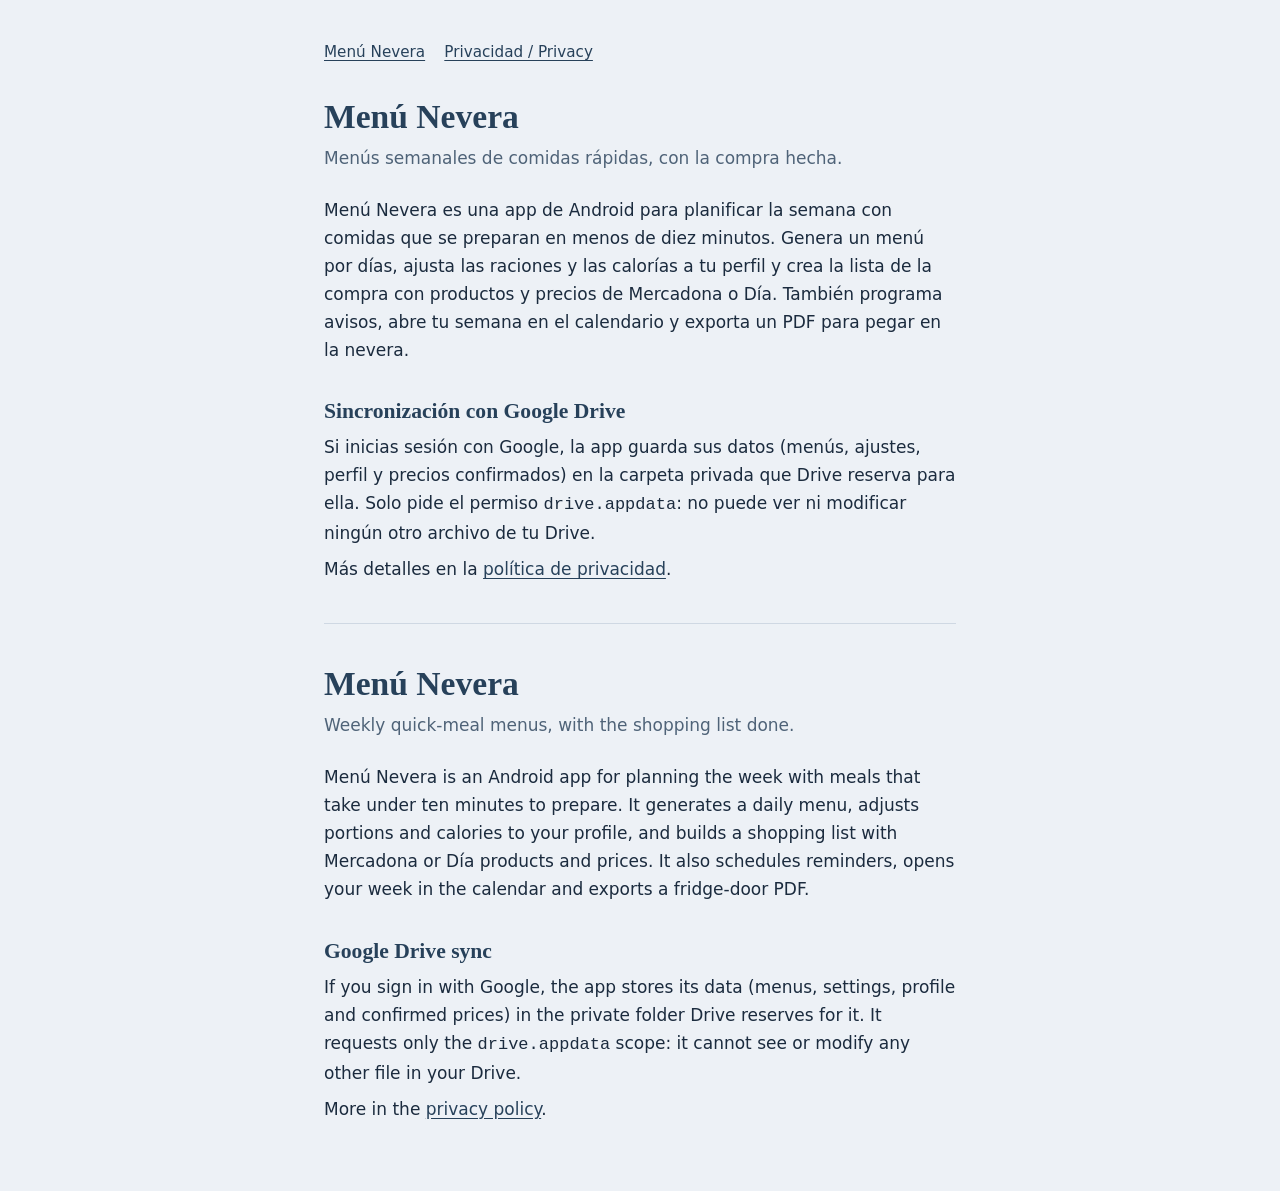
==== index.html @ ee485108 "Add files via upload" ====
<!doctype html>
<html lang="es"><head><meta charset="utf-8"><meta name="viewport" content="width=device-width,initial-scale=1">
<title>Menú Nevera</title><link rel="stylesheet" href="estilo.css"><link rel="icon" href="logo.png"></head>
<body><main>
<nav><a href="index.html">Menú Nevera</a><a href="privacidad.html">Privacidad / Privacy</a></nav>
<h1>Menú Nevera</h1>
<p class="sub">Menús semanales de comidas rápidas, con la compra hecha.</p>
<p>Menú Nevera es una app de Android para planificar la semana con comidas que se preparan en menos de diez minutos. Genera un menú por días, ajusta las raciones y las calorías a tu perfil y crea la lista de la compra con productos y precios de Mercadona o Día. También programa avisos, abre tu semana en el calendario y exporta un PDF para pegar en la nevera.</p>
<h2>Sincronización con Google Drive</h2>
<p>Si inicias sesión con Google, la app guarda sus datos (menús, ajustes, perfil y precios confirmados) en la carpeta privada que Drive reserva para ella. Solo pide el permiso <code>drive.appdata</code>: no puede ver ni modificar ningún otro archivo de tu Drive.</p>
<p>Más detalles en la <a href="privacidad.html">política de privacidad</a>.</p>
<hr>
<h1 lang="en">Menú Nevera</h1>
<p class="sub" lang="en">Weekly quick-meal menus, with the shopping list done.</p>
<p lang="en">Menú Nevera is an Android app for planning the week with meals that take under ten minutes to prepare. It generates a daily menu, adjusts portions and calories to your profile, and builds a shopping list with Mercadona or Día products and prices. It also schedules reminders, opens your week in the calendar and exports a fridge-door PDF.</p>
<h2 lang="en">Google Drive sync</h2>
<p lang="en">If you sign in with Google, the app stores its data (menus, settings, profile and confirmed prices) in the private folder Drive reserves for it. It requests only the <code>drive.appdata</code> scope: it cannot see or modify any other file in your Drive.</p>
<p lang="en">More in the <a href="privacidad.html#en">privacy policy</a>.</p>
</main></body></html>
---- estilo.css ----
:root{--fondo:#EDF1F6;--texto:#1B2B3E;--suave:#4F6378;--linea:#CFD8E3;--acento:#27415A;--nota:#D4B780;--tarjeta:#fff}
@media (prefers-color-scheme:dark){:root{--fondo:#0D1218;--texto:#E6ECF2;--suave:#9FB1C6;--linea:#26364A;--acento:#8FA9C7;--nota:#D4B780;--tarjeta:#151D27}}
*{box-sizing:border-box}
body{margin:0;background:var(--fondo);color:var(--texto);font:17px/1.65 system-ui,-apple-system,"Segoe UI",Roboto,sans-serif}
main{max-width:42rem;margin:0 auto;padding:2.5rem 1.25rem 4rem}
h1,h2{font-family:Georgia,"Times New Roman",serif;font-weight:700;line-height:1.2;color:var(--acento)}
h1{font-size:2.1rem;margin:0 0 .4rem}h2{font-size:1.35rem;margin:2.2rem 0 .5rem}
p,li{margin:.5rem 0}ul{padding-left:1.2rem}
.sub{color:var(--suave);margin:0 0 1.5rem}
.nota{border-left:4px solid var(--nota);background:var(--tarjeta);padding:.8rem 1rem;border-radius:0 8px 8px 0;margin:1.2rem 0}
hr{border:0;border-top:1px solid var(--linea);margin:2.5rem 0}
a{color:var(--acento);text-underline-offset:3px}a:focus-visible{outline:3px solid var(--nota);outline-offset:2px}
nav{display:flex;gap:1.2rem;margin:0 0 2rem;font-size:.95rem}
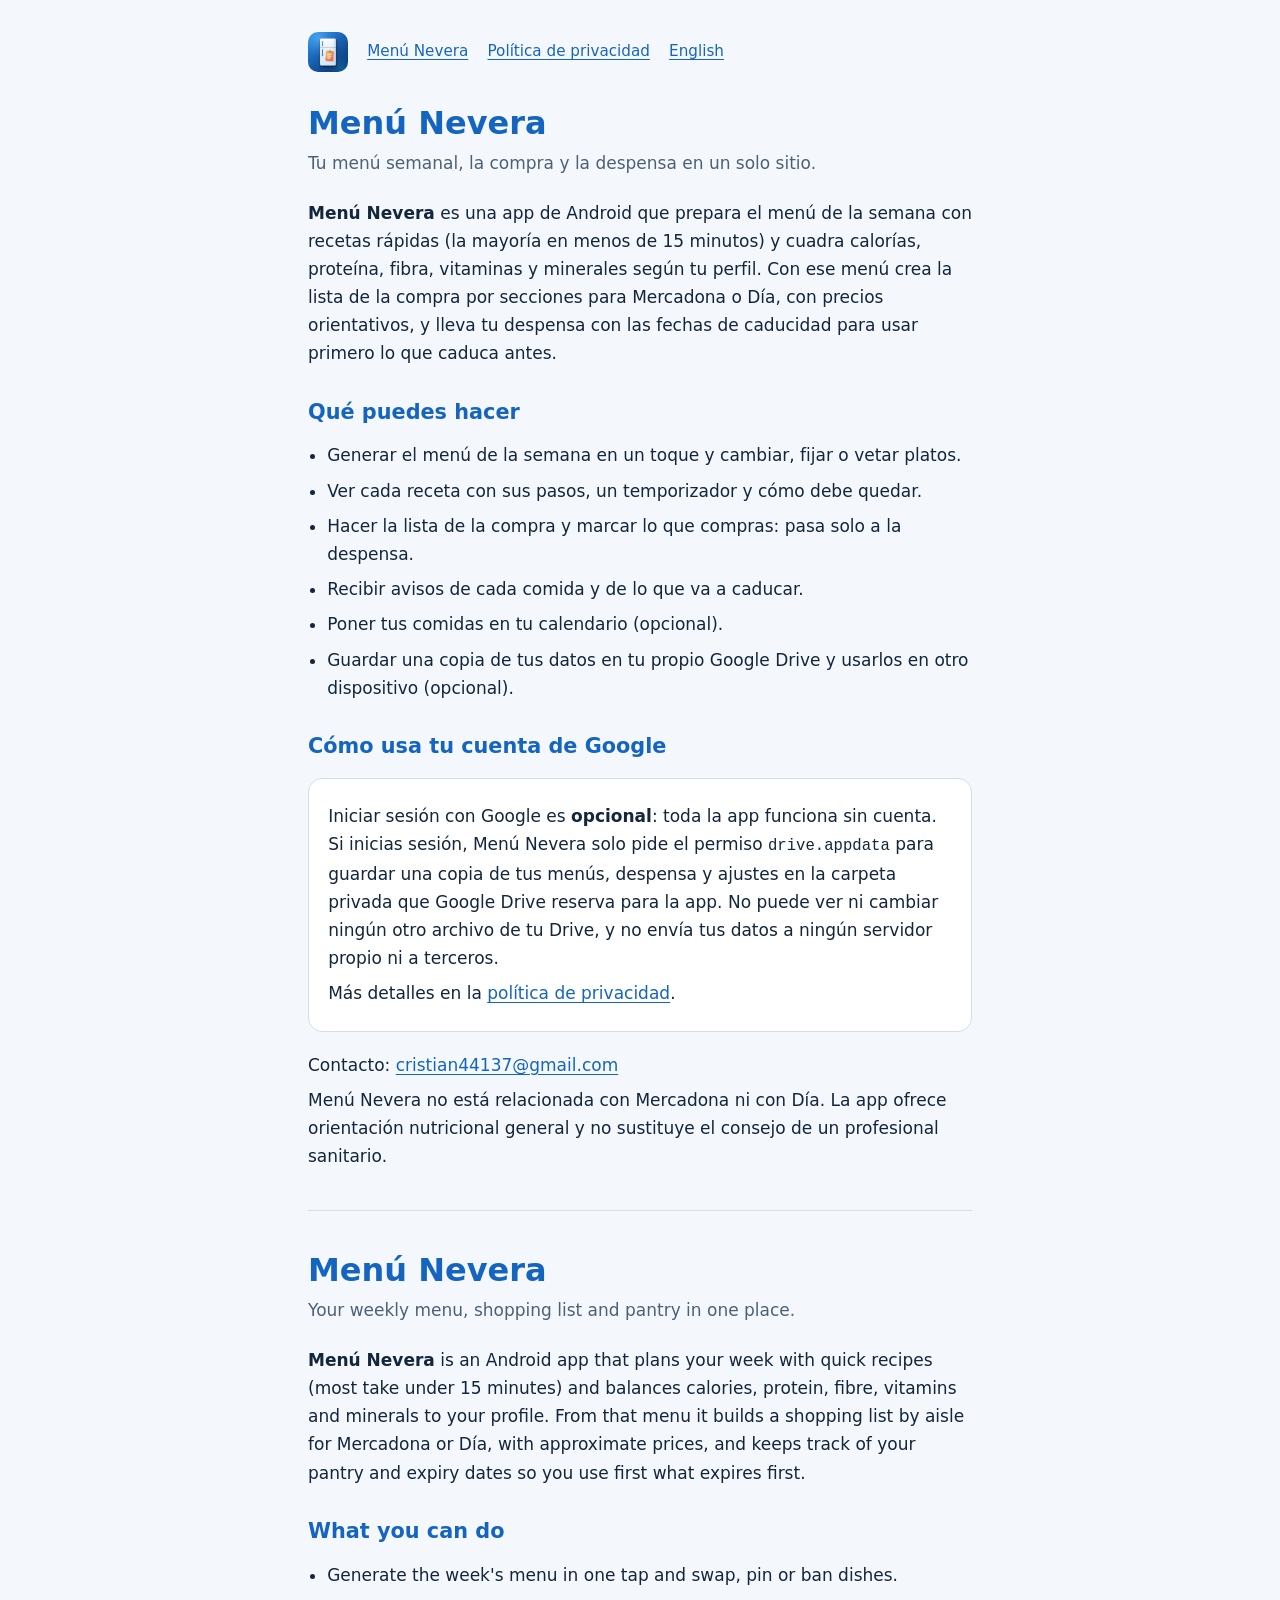
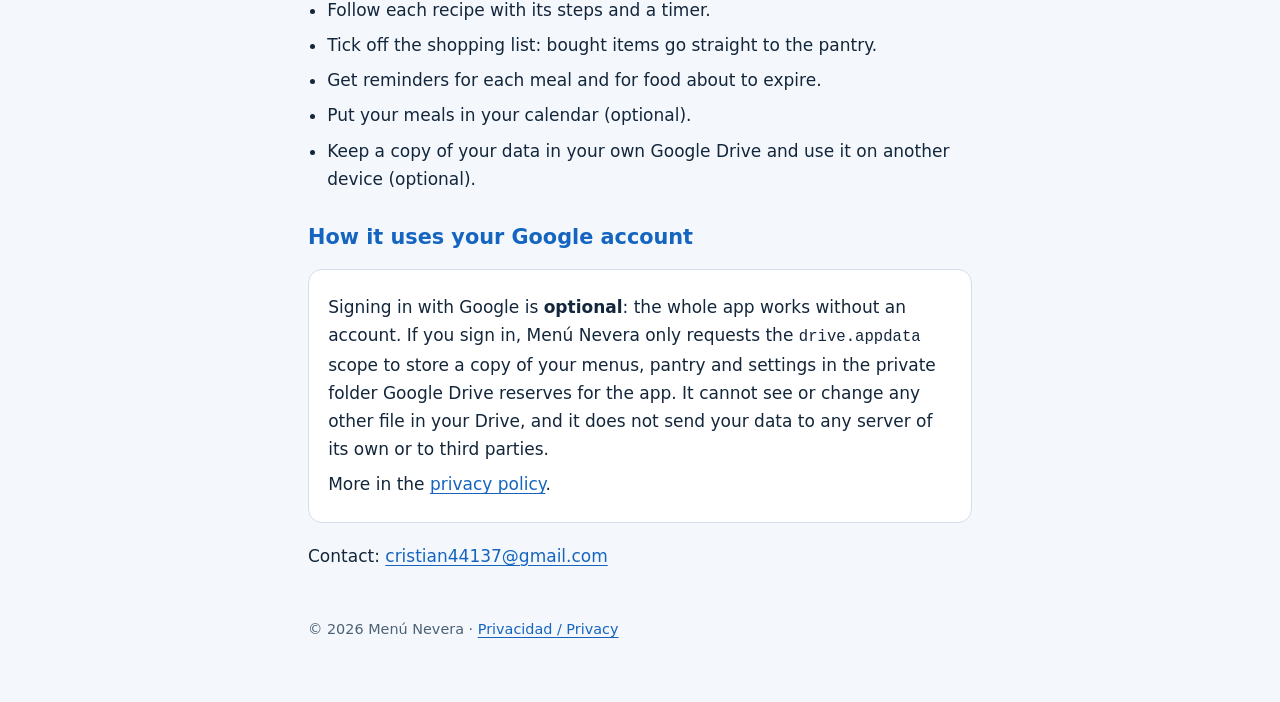
==== commit b95df259: "Add initial HTML structure for Menú Nevera landing page with bilingual content" ====
--- a/index.html
+++ b/index.html
@@ -1,19 +1,54 @@
 <!doctype html>
 <html lang="es"><head><meta charset="utf-8"><meta name="viewport" content="width=device-width,initial-scale=1">
-<title>Menú Nevera</title><link rel="stylesheet" href="estilo.css"><link rel="icon" href="logo.png"></head>
+<title>Menú Nevera</title>
+<meta name="description" content="Menú Nevera: app de Android para planificar el menú semanal, la lista de la compra y la despensa.">
+<link rel="stylesheet" href="estilo.css"><link rel="icon" href="logo.png"></head>
 <body><main>
-<nav><a href="index.html">Menú Nevera</a><a href="privacidad.html">Privacidad / Privacy</a></nav>
+<nav><img src="logo.png" alt=""><a href="index.html">Menú Nevera</a><a href="privacidad.html">Política de privacidad</a><a href="#en">English</a></nav>
+
 <h1>Menú Nevera</h1>
-<p class="sub">Menús semanales de comidas rápidas, con la compra hecha.</p>
-<p>Menú Nevera es una app de Android para planificar la semana con comidas que se preparan en menos de diez minutos. Genera un menú por días, ajusta las raciones y las calorías a tu perfil y crea la lista de la compra con productos y precios de Mercadona o Día. También programa avisos, abre tu semana en el calendario y exporta un PDF para pegar en la nevera.</p>
-<h2>Sincronización con Google Drive</h2>
-<p>Si inicias sesión con Google, la app guarda sus datos (menús, ajustes, perfil y precios confirmados) en la carpeta privada que Drive reserva para ella. Solo pide el permiso <code>drive.appdata</code>: no puede ver ni modificar ningún otro archivo de tu Drive.</p>
+<p class="sub">Tu menú semanal, la compra y la despensa en un solo sitio.</p>
+<p><strong>Menú Nevera</strong> es una app de Android que prepara el menú de la semana con recetas rápidas (la mayoría en menos de 15 minutos) y cuadra calorías, proteína, fibra, vitaminas y minerales según tu perfil. Con ese menú crea la lista de la compra por secciones para Mercadona o Día, con precios orientativos, y lleva tu despensa con las fechas de caducidad para usar primero lo que caduca antes.</p>
+
+<h2>Qué puedes hacer</h2>
+<ul>
+<li>Generar el menú de la semana en un toque y cambiar, fijar o vetar platos.</li>
+<li>Ver cada receta con sus pasos, un temporizador y cómo debe quedar.</li>
+<li>Hacer la lista de la compra y marcar lo que compras: pasa solo a la despensa.</li>
+<li>Recibir avisos de cada comida y de lo que va a caducar.</li>
+<li>Poner tus comidas en tu calendario (opcional).</li>
+<li>Guardar una copia de tus datos en tu propio Google Drive y usarlos en otro dispositivo (opcional).</li>
+</ul>
+
+<h2>Cómo usa tu cuenta de Google</h2>
+<div class="tarjeta">
+<p>Iniciar sesión con Google es <strong>opcional</strong>: toda la app funciona sin cuenta. Si inicias sesión, Menú Nevera solo pide el permiso <code>drive.appdata</code> para guardar una copia de tus menús, despensa y ajustes en la carpeta privada que Google Drive reserva para la app. No puede ver ni cambiar ningún otro archivo de tu Drive, y no envía tus datos a ningún servidor propio ni a terceros.</p>
 <p>Más detalles en la <a href="privacidad.html">política de privacidad</a>.</p>
+</div>
+
+<p>Contacto: <a href="mailto:cristian44137@gmail.com">cristian44137@gmail.com</a></p>
+<p>Menú Nevera no está relacionada con Mercadona ni con Día. La app ofrece orientación nutricional general y no sustituye el consejo de un profesional sanitario.</p>
+
 <hr>
-<h1 lang="en">Menú Nevera</h1>
-<p class="sub" lang="en">Weekly quick-meal menus, with the shopping list done.</p>
-<p lang="en">Menú Nevera is an Android app for planning the week with meals that take under ten minutes to prepare. It generates a daily menu, adjusts portions and calories to your profile, and builds a shopping list with Mercadona or Día products and prices. It also schedules reminders, opens your week in the calendar and exports a fridge-door PDF.</p>
-<h2 lang="en">Google Drive sync</h2>
-<p lang="en">If you sign in with Google, the app stores its data (menus, settings, profile and confirmed prices) in the private folder Drive reserves for it. It requests only the <code>drive.appdata</code> scope: it cannot see or modify any other file in your Drive.</p>
-<p lang="en">More in the <a href="privacidad.html#en">privacy policy</a>.</p>
+<section id="en" lang="en">
+<h1>Menú Nevera</h1>
+<p class="sub">Your weekly menu, shopping list and pantry in one place.</p>
+<p><strong>Menú Nevera</strong> is an Android app that plans your week with quick recipes (most take under 15 minutes) and balances calories, protein, fibre, vitamins and minerals to your profile. From that menu it builds a shopping list by aisle for Mercadona or Día, with approximate prices, and keeps track of your pantry and expiry dates so you use first what expires first.</p>
+<h2>What you can do</h2>
+<ul>
+<li>Generate the week's menu in one tap and swap, pin or ban dishes.</li>
+<li>Follow each recipe with its steps and a timer.</li>
+<li>Tick off the shopping list: bought items go straight to the pantry.</li>
+<li>Get reminders for each meal and for food about to expire.</li>
+<li>Put your meals in your calendar (optional).</li>
+<li>Keep a copy of your data in your own Google Drive and use it on another device (optional).</li>
+</ul>
+<h2>How it uses your Google account</h2>
+<div class="tarjeta">
+<p>Signing in with Google is <strong>optional</strong>: the whole app works without an account. If you sign in, Menú Nevera only requests the <code>drive.appdata</code> scope to store a copy of your menus, pantry and settings in the private folder Google Drive reserves for the app. It cannot see or change any other file in your Drive, and it does not send your data to any server of its own or to third parties.</p>
+<p>More in the <a href="privacidad.html#en">privacy policy</a>.</p>
+</div>
+<p>Contact: <a href="mailto:cristian44137@gmail.com">cristian44137@gmail.com</a></p>
+</section>
+<footer>© 2026 Menú Nevera · <a href="privacidad.html">Privacidad / Privacy</a></footer>
 </main></body></html>
--- a/estilo.css
+++ b/estilo.css
@@ -1,13 +1,15 @@
-:root{--fondo:#EDF1F6;--texto:#1B2B3E;--suave:#4F6378;--linea:#CFD8E3;--acento:#27415A;--nota:#D4B780;--tarjeta:#fff}
-@media (prefers-color-scheme:dark){:root{--fondo:#0D1218;--texto:#E6ECF2;--suave:#9FB1C6;--linea:#26364A;--acento:#8FA9C7;--nota:#D4B780;--tarjeta:#151D27}}
+:root{--fondo:#F4F8FC;--texto:#13263B;--suave:#4D6176;--linea:#D3DEEA;--acento:#1565C0;--tarjeta:#FFFFFF}
+@media (prefers-color-scheme:dark){:root{--fondo:#0A1520;--texto:#E6EEF6;--suave:#9DB2C8;--linea:#22364B;--acento:#7DB4F2;--tarjeta:#12202E}}
 *{box-sizing:border-box}
 body{margin:0;background:var(--fondo);color:var(--texto);font:17px/1.65 system-ui,-apple-system,"Segoe UI",Roboto,sans-serif}
-main{max-width:42rem;margin:0 auto;padding:2.5rem 1.25rem 4rem}
-h1,h2{font-family:Georgia,"Times New Roman",serif;font-weight:700;line-height:1.2;color:var(--acento)}
-h1{font-size:2.1rem;margin:0 0 .4rem}h2{font-size:1.35rem;margin:2.2rem 0 .5rem}
-p,li{margin:.5rem 0}ul{padding-left:1.2rem}
-.sub{color:var(--suave);margin:0 0 1.5rem}
-.nota{border-left:4px solid var(--nota);background:var(--tarjeta);padding:.8rem 1rem;border-radius:0 8px 8px 0;margin:1.2rem 0}
+main{max-width:44rem;margin:0 auto;padding:2rem 1.25rem 4rem}
+nav{display:flex;flex-wrap:wrap;gap:1.2rem;align-items:center;margin:0 0 2rem;font-size:.95rem}
+nav img{width:40px;height:40px;border-radius:10px}
+h1,h2{line-height:1.2;color:var(--acento)}h1{font-size:2rem;margin:.2rem 0 .4rem}h2{font-size:1.3rem;margin:2rem 0 .5rem}
+p,li{margin:.45rem 0}ul{padding-left:1.2rem}
+.sub{color:var(--suave);margin:0 0 1.4rem}
+.tarjeta{background:var(--tarjeta);border:1px solid var(--linea);border-radius:14px;padding:1rem 1.2rem;margin:1.2rem 0}
 hr{border:0;border-top:1px solid var(--linea);margin:2.5rem 0}
-a{color:var(--acento);text-underline-offset:3px}a:focus-visible{outline:3px solid var(--nota);outline-offset:2px}
-nav{display:flex;gap:1.2rem;margin:0 0 2rem;font-size:.95rem}
+a{color:var(--acento);text-underline-offset:3px}
+footer{color:var(--suave);font-size:.9rem;margin-top:3rem}
+code{font-size:.92em}
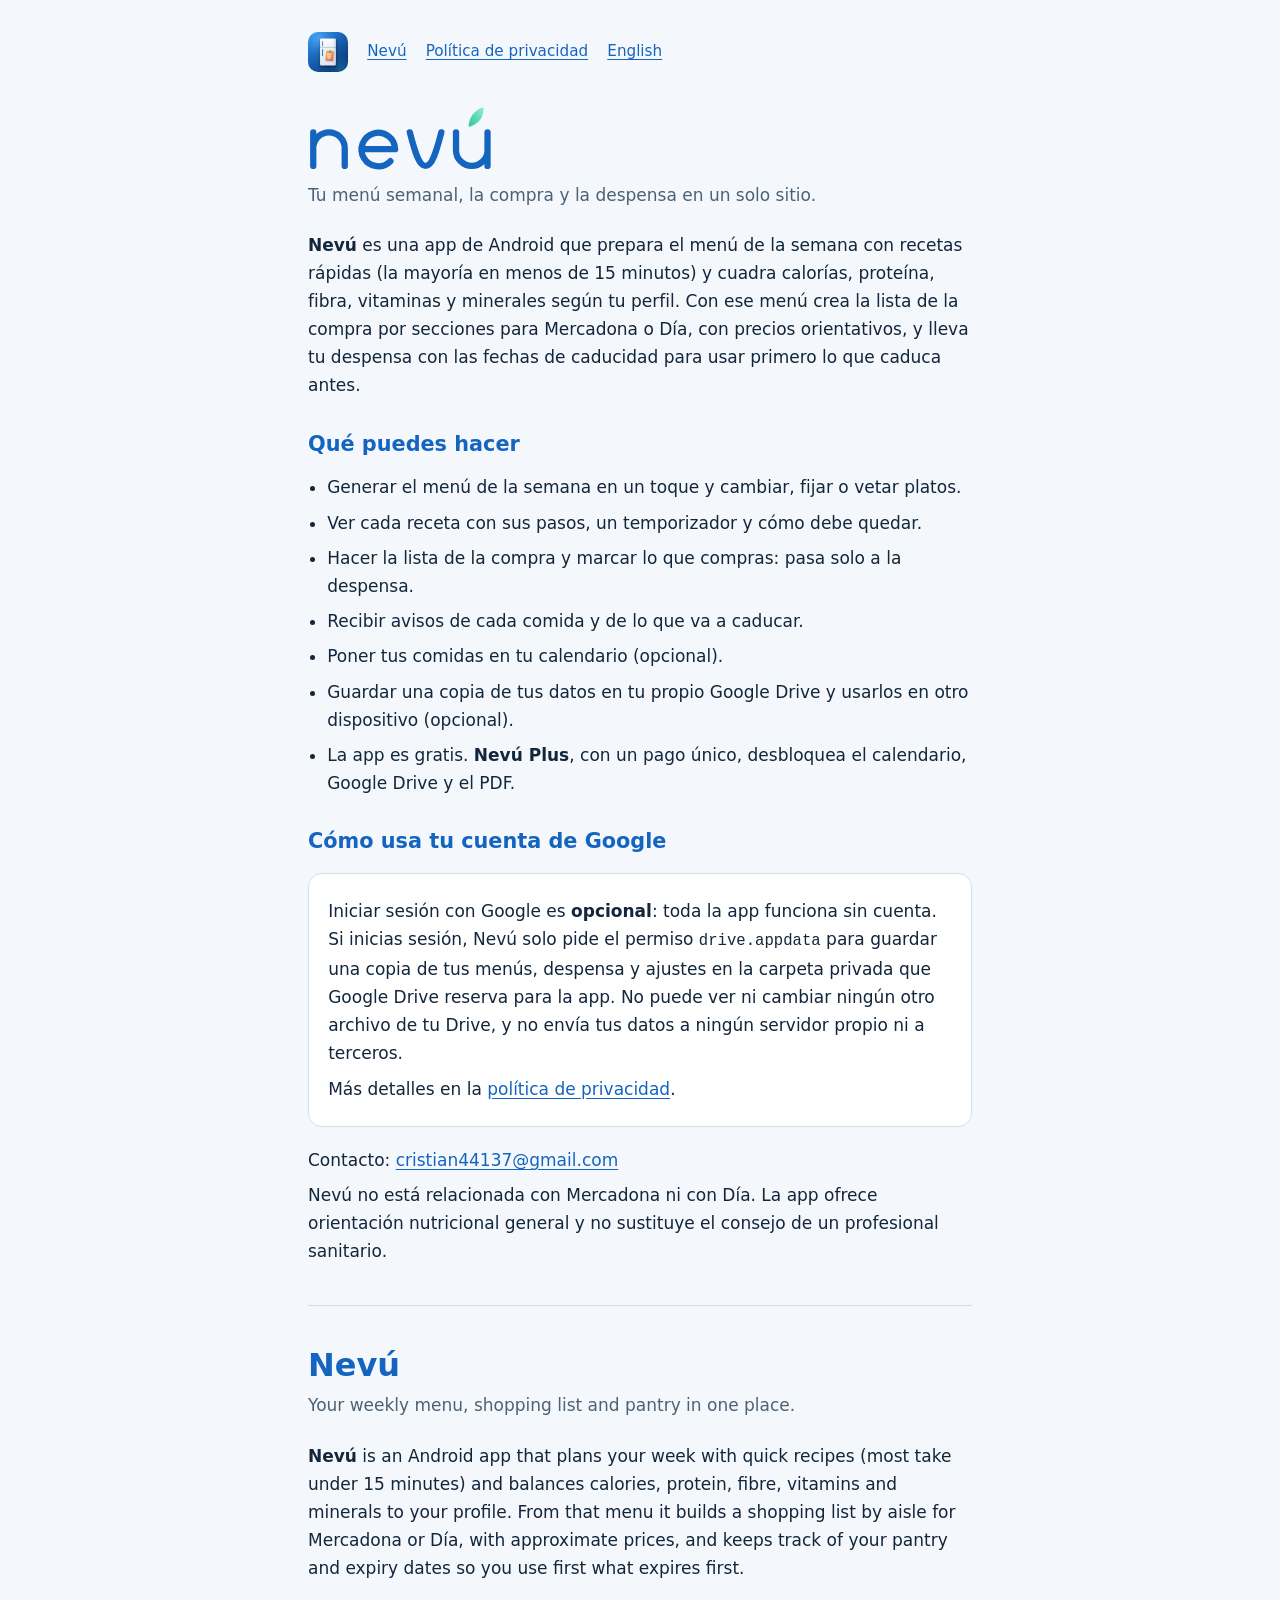
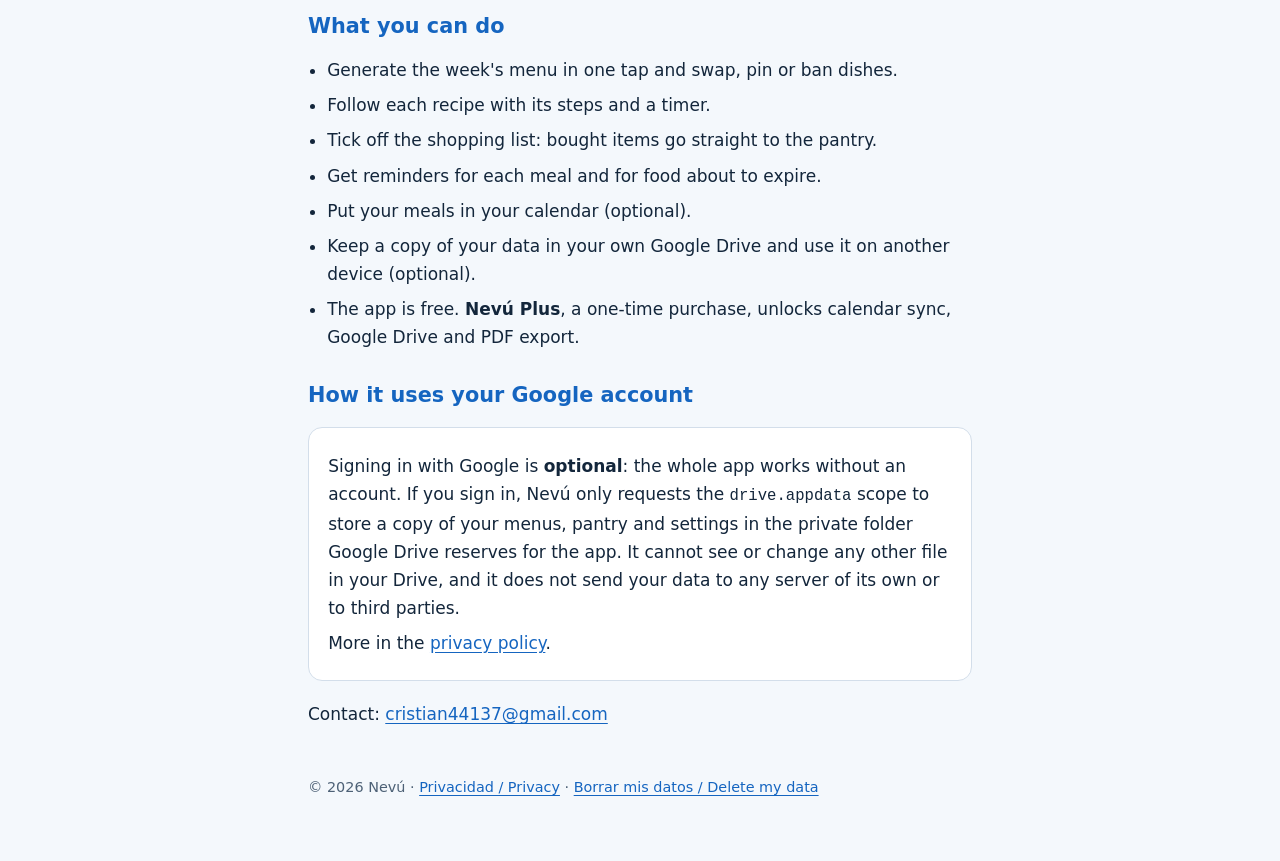
==== commit 776743df: "Actualizar contenido y estructura de la app Nevú: renombrar Menú Nevera a Nevú, agregar página para " ====
--- a/index.html
+++ b/index.html
@@ -1,14 +1,14 @@
 <!doctype html>
 <html lang="es"><head><meta charset="utf-8"><meta name="viewport" content="width=device-width,initial-scale=1">
-<title>Menú Nevera</title>
-<meta name="description" content="Menú Nevera: app de Android para planificar el menú semanal, la lista de la compra y la despensa.">
+<title>Nevú: Menú semanal y compra</title>
+<meta name="description" content="Nevú: app de Android para planificar el menú semanal, la lista de la compra y la despensa.">
 <link rel="stylesheet" href="estilo.css"><link rel="icon" href="logo.png"></head>
 <body><main>
-<nav><img src="logo.png" alt=""><a href="index.html">Menú Nevera</a><a href="privacidad.html">Política de privacidad</a><a href="#en">English</a></nav>
+<nav><img src="logo.png" alt=""><a href="index.html">Nevú</a><a href="privacidad.html">Política de privacidad</a><a href="#en">English</a></nav>
 
-<h1>Menú Nevera</h1>
+<h1 class="marca"><svg role="img" aria-label="Nevú" viewBox="-10 74 352 128"><title>Nevú</title><defs><linearGradient id="hoja" x1="0" y1="1" x2="1" y2="0"><stop offset="0" stop-color="#2FC79A"/><stop offset="1" stop-color="#8BF0CF"/></linearGradient></defs><g fill="none" stroke="currentColor" stroke-width="12" stroke-linecap="round" stroke-linejoin="round"><path d="M0 128 V192 M0 158 A30 30 0 0 1 60 158 V192"/><path d="M92 160 H156 A32 32 0 1 0 147 183"/><path d="M184 128 C192 158 200 192 214 192 C228 192 236 158 244 128"/><path d="M272 128 V162 A30 30 0 0 0 332 162 M332 128 V192"/></g><path d="M296 118 C296 100 306 86 324 80 C326 98 316 112 296 118 Z" fill="url(#hoja)"/></svg></h1>
 <p class="sub">Tu menú semanal, la compra y la despensa en un solo sitio.</p>
-<p><strong>Menú Nevera</strong> es una app de Android que prepara el menú de la semana con recetas rápidas (la mayoría en menos de 15 minutos) y cuadra calorías, proteína, fibra, vitaminas y minerales según tu perfil. Con ese menú crea la lista de la compra por secciones para Mercadona o Día, con precios orientativos, y lleva tu despensa con las fechas de caducidad para usar primero lo que caduca antes.</p>
+<p><strong>Nevú</strong> es una app de Android que prepara el menú de la semana con recetas rápidas (la mayoría en menos de 15 minutos) y cuadra calorías, proteína, fibra, vitaminas y minerales según tu perfil. Con ese menú crea la lista de la compra por secciones para Mercadona o Día, con precios orientativos, y lleva tu despensa con las fechas de caducidad para usar primero lo que caduca antes.</p>
 
 <h2>Qué puedes hacer</h2>
 <ul>
@@ -18,22 +18,23 @@
 <li>Recibir avisos de cada comida y de lo que va a caducar.</li>
 <li>Poner tus comidas en tu calendario (opcional).</li>
 <li>Guardar una copia de tus datos en tu propio Google Drive y usarlos en otro dispositivo (opcional).</li>
+<li>La app es gratis. <strong>Nevú Plus</strong>, con un pago único, desbloquea el calendario, Google Drive y el PDF.</li>
 </ul>
 
 <h2>Cómo usa tu cuenta de Google</h2>
 <div class="tarjeta">
-<p>Iniciar sesión con Google es <strong>opcional</strong>: toda la app funciona sin cuenta. Si inicias sesión, Menú Nevera solo pide el permiso <code>drive.appdata</code> para guardar una copia de tus menús, despensa y ajustes en la carpeta privada que Google Drive reserva para la app. No puede ver ni cambiar ningún otro archivo de tu Drive, y no envía tus datos a ningún servidor propio ni a terceros.</p>
+<p>Iniciar sesión con Google es <strong>opcional</strong>: toda la app funciona sin cuenta. Si inicias sesión, Nevú solo pide el permiso <code>drive.appdata</code> para guardar una copia de tus menús, despensa y ajustes en la carpeta privada que Google Drive reserva para la app. No puede ver ni cambiar ningún otro archivo de tu Drive, y no envía tus datos a ningún servidor propio ni a terceros.</p>
 <p>Más detalles en la <a href="privacidad.html">política de privacidad</a>.</p>
 </div>
 
 <p>Contacto: <a href="mailto:cristian44137@gmail.com">cristian44137@gmail.com</a></p>
-<p>Menú Nevera no está relacionada con Mercadona ni con Día. La app ofrece orientación nutricional general y no sustituye el consejo de un profesional sanitario.</p>
+<p>Nevú no está relacionada con Mercadona ni con Día. La app ofrece orientación nutricional general y no sustituye el consejo de un profesional sanitario.</p>
 
 <hr>
 <section id="en" lang="en">
-<h1>Menú Nevera</h1>
+<h1>Nevú</h1>
 <p class="sub">Your weekly menu, shopping list and pantry in one place.</p>
-<p><strong>Menú Nevera</strong> is an Android app that plans your week with quick recipes (most take under 15 minutes) and balances calories, protein, fibre, vitamins and minerals to your profile. From that menu it builds a shopping list by aisle for Mercadona or Día, with approximate prices, and keeps track of your pantry and expiry dates so you use first what expires first.</p>
+<p><strong>Nevú</strong> is an Android app that plans your week with quick recipes (most take under 15 minutes) and balances calories, protein, fibre, vitamins and minerals to your profile. From that menu it builds a shopping list by aisle for Mercadona or Día, with approximate prices, and keeps track of your pantry and expiry dates so you use first what expires first.</p>
 <h2>What you can do</h2>
 <ul>
 <li>Generate the week's menu in one tap and swap, pin or ban dishes.</li>
@@ -42,13 +43,14 @@
 <li>Get reminders for each meal and for food about to expire.</li>
 <li>Put your meals in your calendar (optional).</li>
 <li>Keep a copy of your data in your own Google Drive and use it on another device (optional).</li>
+<li>The app is free. <strong>Nevú Plus</strong>, a one-time purchase, unlocks calendar sync, Google Drive and PDF export.</li>
 </ul>
 <h2>How it uses your Google account</h2>
 <div class="tarjeta">
-<p>Signing in with Google is <strong>optional</strong>: the whole app works without an account. If you sign in, Menú Nevera only requests the <code>drive.appdata</code> scope to store a copy of your menus, pantry and settings in the private folder Google Drive reserves for the app. It cannot see or change any other file in your Drive, and it does not send your data to any server of its own or to third parties.</p>
+<p>Signing in with Google is <strong>optional</strong>: the whole app works without an account. If you sign in, Nevú only requests the <code>drive.appdata</code> scope to store a copy of your menus, pantry and settings in the private folder Google Drive reserves for the app. It cannot see or change any other file in your Drive, and it does not send your data to any server of its own or to third parties.</p>
 <p>More in the <a href="privacidad.html#en">privacy policy</a>.</p>
 </div>
 <p>Contact: <a href="mailto:cristian44137@gmail.com">cristian44137@gmail.com</a></p>
 </section>
-<footer>© 2026 Menú Nevera · <a href="privacidad.html">Privacidad / Privacy</a></footer>
+<footer>© 2026 Nevú · <a href="privacidad.html">Privacidad / Privacy</a> · <a href="borrar-datos.html">Borrar mis datos / Delete my data</a></footer>
 </main></body></html>
--- a/estilo.css
+++ b/estilo.css
@@ -13,3 +13,4 @@
 a{color:var(--acento);text-underline-offset:3px}
 footer{color:var(--suave);font-size:.9rem;margin-top:3rem}
 code{font-size:.92em}
+.marca{margin:.2rem 0 .6rem}.marca svg{display:block;height:4.2rem;width:auto;overflow:visible}
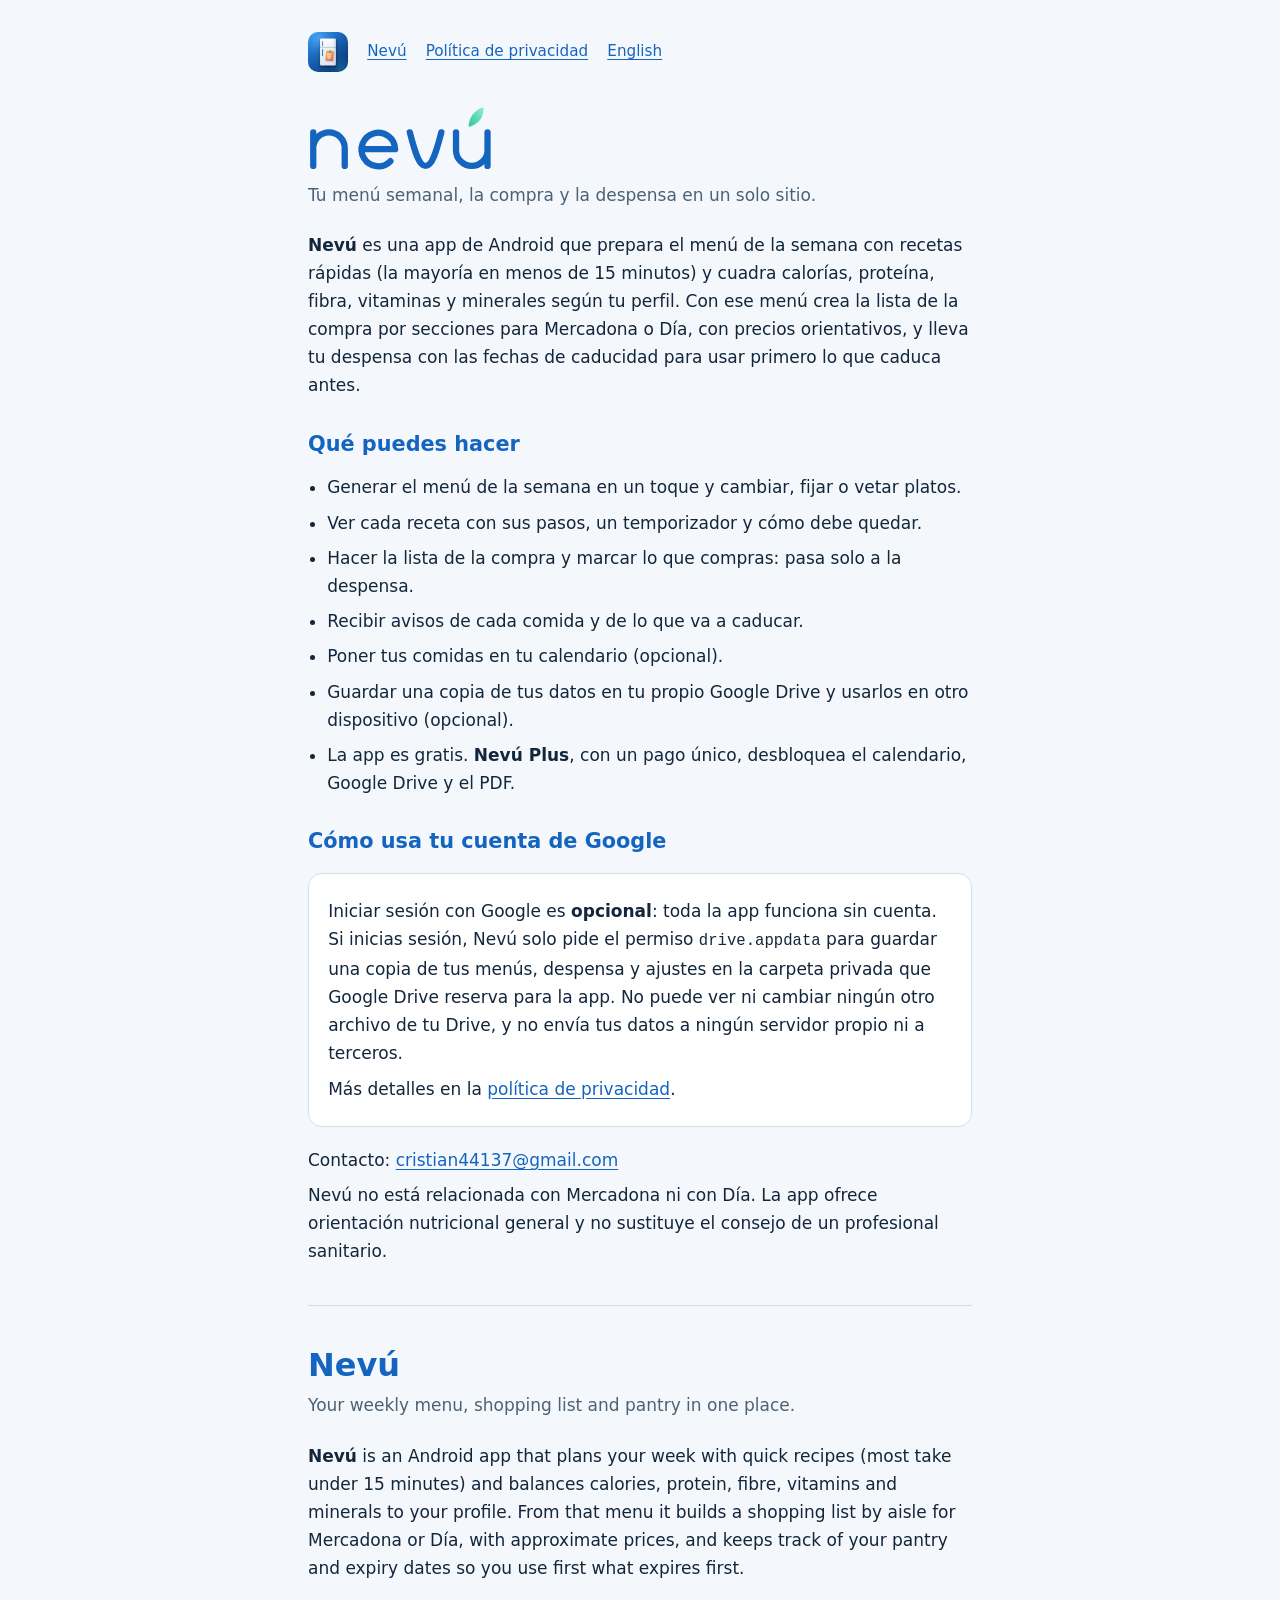
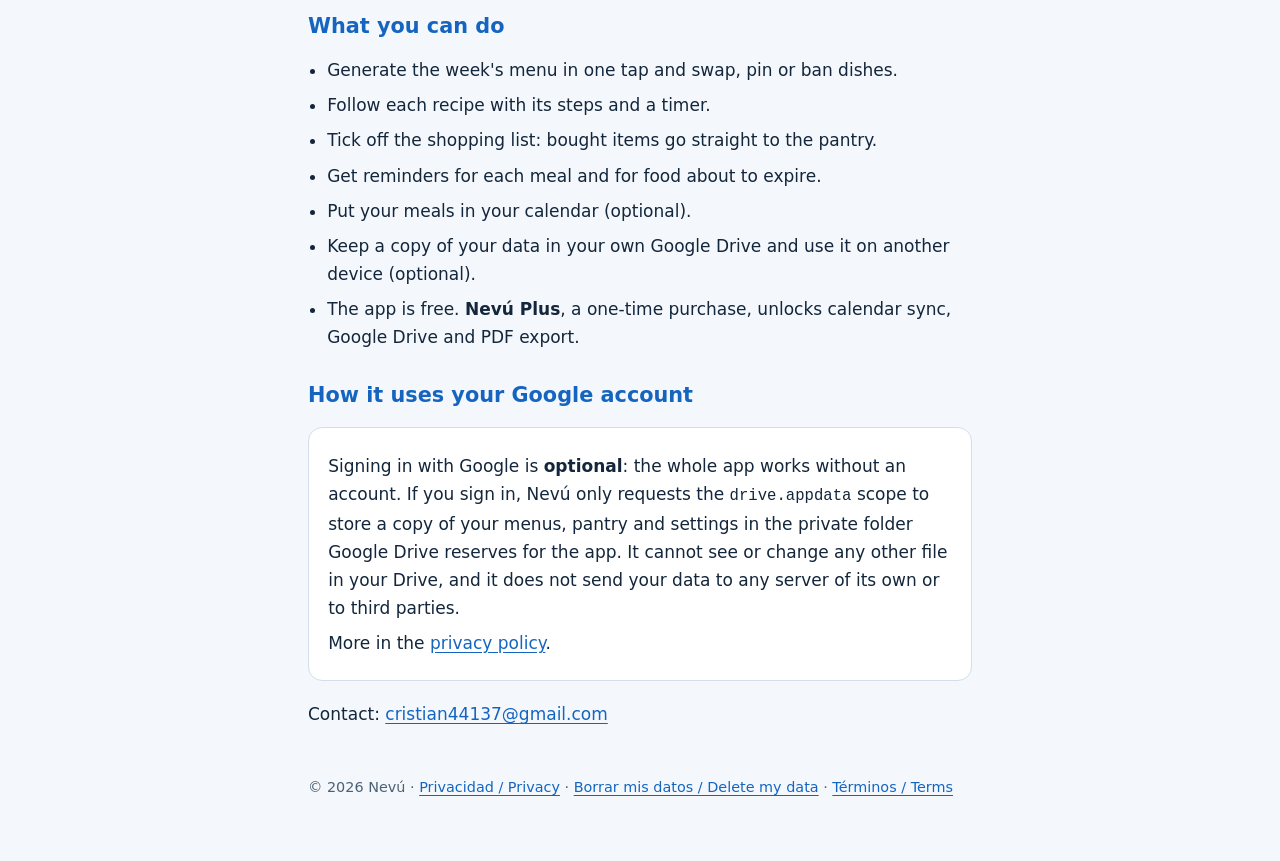
==== commit 055883c3: "Agregar página de Términos de uso y actualizar pie de página en index.html" ====
--- a/index.html
+++ b/index.html
@@ -52,5 +52,5 @@
 </div>
 <p>Contact: <a href="mailto:cristian44137@gmail.com">cristian44137@gmail.com</a></p>
 </section>
-<footer>© 2026 Nevú · <a href="privacidad.html">Privacidad / Privacy</a> · <a href="borrar-datos.html">Borrar mis datos / Delete my data</a></footer>
+<footer>© 2026 Nevú · <a href="privacidad.html">Privacidad / Privacy</a> · <a href="borrar-datos.html">Borrar mis datos / Delete my data</a> · <a href="terminos.html">Términos / Terms</a></footer>
 </main></body></html>
